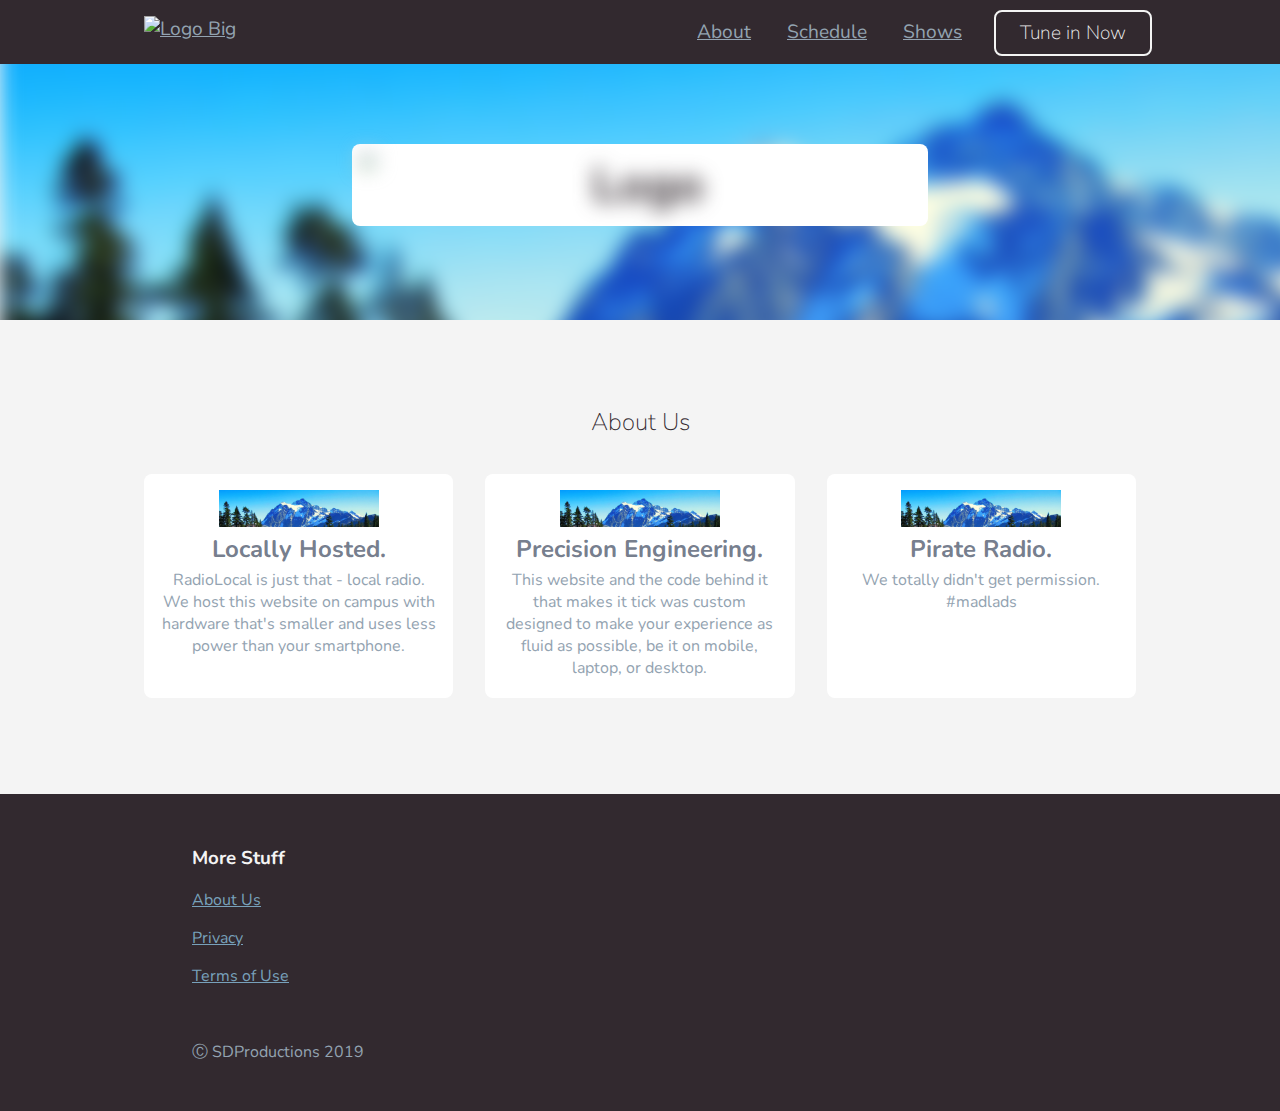
==== data/about.html @ d2208e8b "Dynamic song loading" ====
<!dOcTyPe hTmL>
<html>
<head>
  <title>Radio Local</title>
  <meta charset="UTF-8">
  <meta name="description" content="Quality music and quality commentary - Daily at lunchtime, only on LAHS-Student.">
  <meta name="viewport" content="width=device-width, initial-scale=1">
  <link href="https://fonts.googleapis.com/css?family=Nunito:200,400&display=swap" rel="stylesheet">
  <link rel="stylesheet" type="text/css" href="css/site.css">
  <script src="js/site.js"></script>
</head>
<body onresize="onResize()">
  <header>
    <nav id="nav">
      <a href="/">
      <img id="logo-small" src="media/rlinvertsmall.jpg" alt="Logo Small">
      <img id="logo" src="media/rlinvert.jpg" alt="Logo Big"></a>
      <button id="menu-button" onclick="showMenu()">Menu</button>
      <div id="links">
        <a href="radio"><button>Tune in Now</button></a>
        <a href="about">About</a>
        <a href="#">Schedule</a>
        <a href="#">Shows</a>
      </div>
    </nav>
  </header>
  <div class="block-header">
    <img src="media/banner.jpg" alt="Banner">
    <h1><img src="media/rl.jpg" alt="Logo"></h1>
  </div>
  <br>
  <div class="container">
    <div class="header">
      <h2>About Us</h2>
    </div>
    <section>
      <div class="card">
        <img src="media/banner.jpg" alt="">
        <div class="text">
          <h2>Locally Hosted.</h2>
          <p>RadioLocal is just that - local radio. We host this website on campus with hardware that's smaller and uses less power than your smartphone.</p>
        </div>
      </div>
      <div class="card">
        <img src="media/banner.jpg" alt="">
        <div class="text">
          <h2>Precision Engineering.</h2>
          <p>This website and the code behind it that makes it tick was custom designed to make your experience as fluid as possible, be it on mobile, laptop, or desktop.</p>
        </div>
      </div>
      <div class="card">
        <img src="media/banner.jpg" alt="">
        <div class="text">
          <h2>Pirate Radio.</h2>
          <p>We totally didn't get permission. #madlads</p>
        </div>
      </div>
    </section>
  </div>
  <footer>
    <section>
      <div>
        <h3>More Stuff</h3>
        <p><a href="about">About Us</a></p>
        <p><a href="terms">Privacy</a></p>
        <p><a href="terms">Terms of Use</a></p>
      </div>
    </section>
    <br>
    <p>&#9400; SDProductions 2019</p>
  </footer>
</body>
</html>
---- data/css/site.css ----
html {
  font-family: 'Nunito', sans-serif;
  font-size: 16px;
  scroll-behavior: smooth;
}

body {
  background-color: #f4f4f4;
  margin: 0;
}

nav {
  background-color: #32292f;
  position: absolute;
  top: 0;
  left: 0;
  right: 0;
  height: 4rem;
  padding: 0 2rem;
}

nav img {
  height: 2rem;
  margin: 1rem 0;
}

#logo {
  display: none;
}

nav a {
  color: #93a3b1;
  font-size: 1.2rem;
  padding: 1rem;
  transition-duration: 0.3s;
}

nav a:hover {
  color: #f4f4f4;
}

nav #links {
  display: none;
  flex-direction: column;
  flex: 1 1;
  align-items: center;
}

nav button {
  background-color: #32292f;
  border-color: #f4f4f4;
  color: #f4f4f4;
  float: right;
  margin-left: 1rem;
}

nav button:hover {
  border-color: #78a1bb;
  color: #78a1bb;
}

.block-header {
  position: relative;
  z-index: -1;
  min-width: 100%;
  height: 25rem;
  overflow: hidden;
}

.block-header img {
  filter: blur(10px);
  min-width: 100%;
}

.block-header h1 {
  padding: 0.5rem;
  position: absolute;
  left: 0;
  right: 0;
  top: 40%;
  font-size: 3rem;
  width: 18rem;
  margin: auto;
  text-align: center;
  color: #32292f;
  background-color: #fff;
  border-radius: 0.5rem;
}

.container {
  margin: 0 2rem;
}

br {
  clear: both;
}

a {
  color: #78a1bb;
  text-decoration: underline;
}

button {
  box-shadow: none;
  border: solid 2px;
  border-radius: 0.5rem;
  padding: 0.5rem 1.5rem;
  margin: 0.6rem 0;
  font-family: inherit;
  font-size: 1.2rem;
  font-weight: 100;
  transition-duration: 0.3s;
}

.header {
  display: flexbox;
  margin-top: 4rem;
  position: relative;
}

.header h2 {
  color: #32292f;
  font-size: 1.5rem;
  font-weight: 100;
  text-align: center;
}

.card {
  background-color: #fff;
  border-radius: 0.5rem;
  padding: 1rem 1rem;
  margin-top: 1rem;
}

.card img {
  display: none;
  float: left;
  width: 5rem;
}

.card button {
  background-color: #fff;
  border-color: #78a1bb;
  font-size: 1rem;
}

.card button:hover {
  border-color: #93a3b1;
  color: #78a1bb;
}

.card h2 {
  color: #424d63bb !important;
  margin: 0;
}

.card p {
  margin: 0.2rem 0;
}

.card .text {
  color: #93a3b1;
  margin: 0;
}

.paragraph {
  font-size: 1rem;
  line-height: 2rem;
  padding: 1rem 0.8rem;
  text-align: center;
}

footer {
  background-color: #32292f;
  min-height: 10rem;
  margin-top: 5rem;
  padding: 2rem;
  color: #f4f4f4;
}

footer > p {
  color: #93a3b1;
}

@media screen and (min-width: 400px) {
  .card img {
    display: unset;
  }
  .card .text {
    margin-left: 6rem;
  }
}

@media screen and (min-width: 600px) {
  .block-header {
    height: 20rem;
  }
  .block-header h1 {
    top: 45%;
    width: 35rem;
  }
  .container {
    width: 30rem;
    margin: auto;
  }
  nav {
    padding: 0 3rem;
  }
  footer {
    padding: 2rem 3rem;
  }
}

@media screen and (min-width: 768px) {
  nav #menu-button {
    display: none;
  }
  nav #links {
    display: block;
    line-height: 4rem;
    float: right;
  }
  nav {
    padding: 0 6rem;
  }
  .paragraph {
    font-size: 1.2rem;
    line-height: 2.2rem;
    padding: 2rem 2rem;
  }
}

@media screen and (min-width: 992px) {
  #logo {
    display: unset;
  }
  #logo-small {
    display: none;
  }
  .container {
    width: 80%;
  }
  nav {
    padding: 0 8rem;
  }
  section {
    display: flex;
    flex-wrap: nowrap;
    flex: 1 1;
  }
  .card {
    margin: 1rem;
    width: 100%;
    text-align: center;
  }
  .card img {
    float: unset;
    width: 10rem;
    margin: auto;
  }
  .card .text {
    margin: 0;
  }
  .paragraph {
    padding: 3rem 6rem;
  }
  footer {
    padding: 2rem 15%;
  }
  footer hr {
    margin: 0 15%;
  }
}

@media screen and (min-width: 1600px) {
  .container {
    width: 80rem;
  }
}
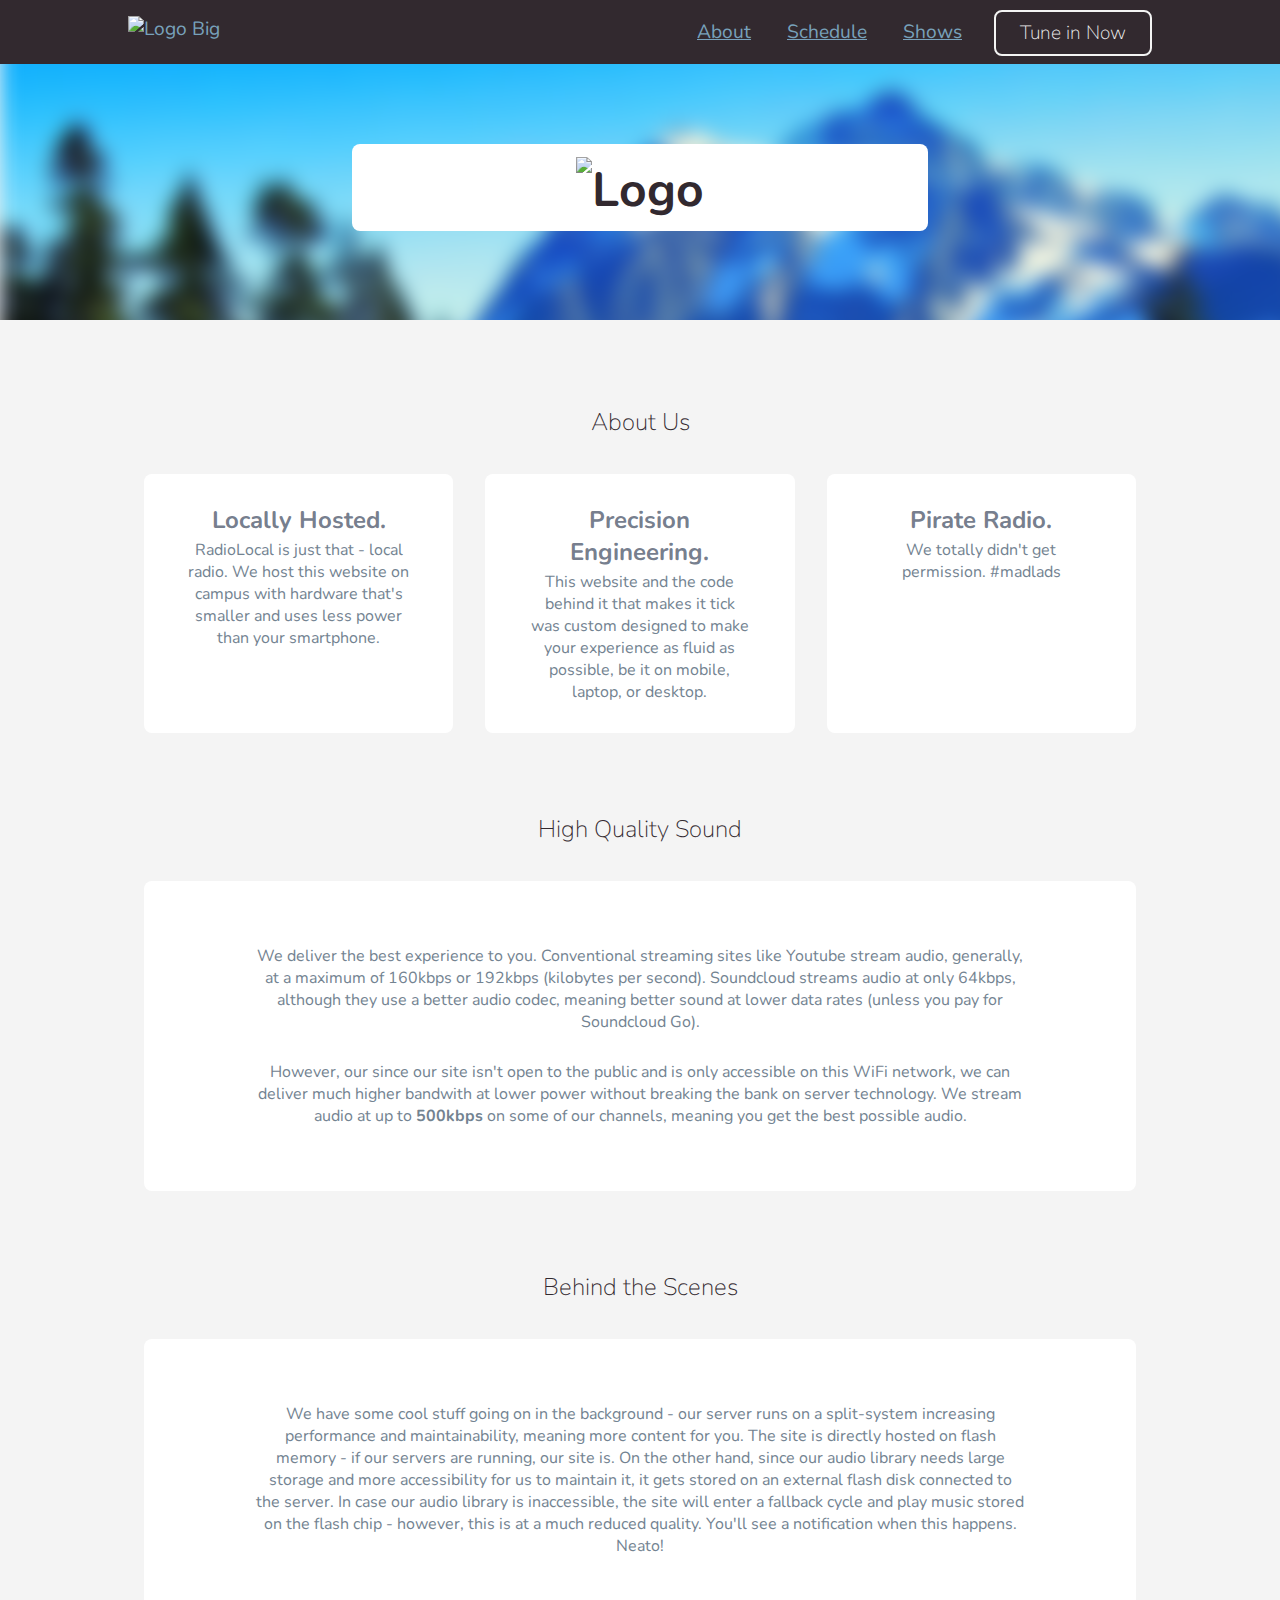
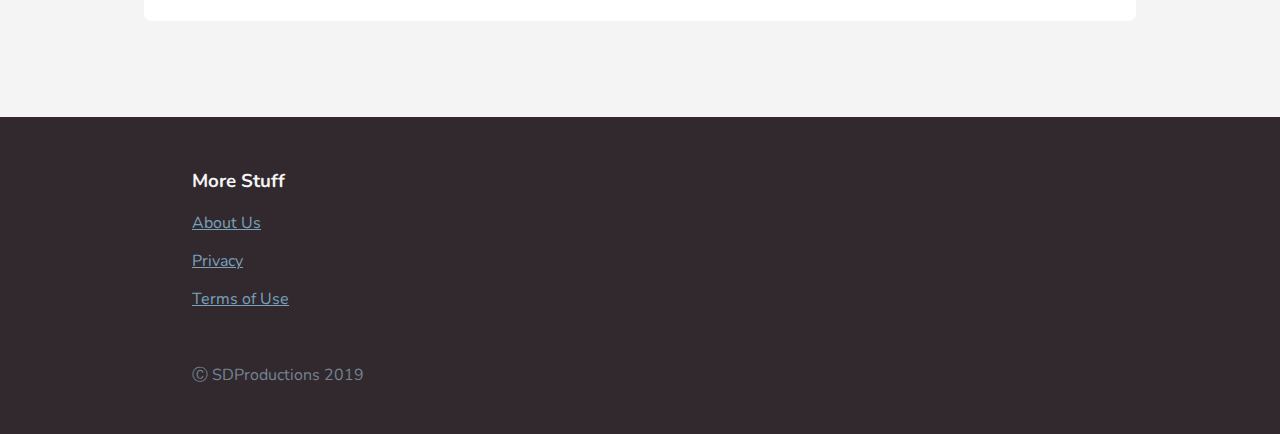
==== commit daaf9c2c: "Reduce request bulk" ====
--- a/data/about.html
+++ b/data/about.html
@@ -7,7 +7,6 @@
   <meta name="viewport" content="width=device-width, initial-scale=1">
   <link href="https://fonts.googleapis.com/css?family=Nunito:200,400&display=swap" rel="stylesheet">
   <link rel="stylesheet" type="text/css" href="css/site.css">
-  <script src="js/site.js"></script>
 </head>
 <body onresize="onResize()">
   <header>
@@ -28,6 +27,7 @@
     <img src="media/banner.jpg" alt="Banner">
     <h1><img src="media/rl.jpg" alt="Logo"></h1>
   </div>
+  <p id="error">Notice: Our audio database is experiencing some issues. We are currently playing a smaller selection of music.</p>
   <br>
   <div class="container">
     <div class="header">
@@ -35,24 +35,43 @@
     </div>
     <section>
       <div class="card">
-        <img src="media/banner.jpg" alt="">
-        <div class="text">
+        <div class="text no-img">
           <h2>Locally Hosted.</h2>
           <p>RadioLocal is just that - local radio. We host this website on campus with hardware that's smaller and uses less power than your smartphone.</p>
         </div>
       </div>
       <div class="card">
-        <img src="media/banner.jpg" alt="">
-        <div class="text">
+        <div class="text no-img">
           <h2>Precision Engineering.</h2>
           <p>This website and the code behind it that makes it tick was custom designed to make your experience as fluid as possible, be it on mobile, laptop, or desktop.</p>
         </div>
       </div>
       <div class="card">
-        <img src="media/banner.jpg" alt="">
-        <div class="text">
+        <div class="text no-img">
           <h2>Pirate Radio.</h2>
           <p>We totally didn't get permission. #madlads</p>
+        </div>
+      </div>
+    </section>
+    <div class="header">
+      <h2>High Quality Sound</h2>
+    </div>
+    <section>
+      <div class="card">
+        <div class="text no-img">
+          <p>We deliver the best experience to you. Conventional streaming sites like Youtube stream audio, generally, at a maximum of 160kbps or 192kbps (kilobytes per second). Soundcloud streams audio at only 64kbps, although they use a better audio codec, meaning better sound at lower data rates (unless you pay for Soundcloud Go).</p>
+          <br>
+          <p>However, our since our site isn't open to the public and is only accessible on this WiFi network, we can deliver much higher bandwith at lower power without breaking the bank on server technology. We stream audio at up to <b>500kbps</b> on some of our channels, meaning you get the best possible audio.</p>
+        </div>
+      </div>
+    </section>
+    <div class="header">
+      <h2>Behind the Scenes</h2>
+    </div>
+    <section>
+      <div class="card">
+        <div class="text no-img">
+          <p>We have some cool stuff going on in the background - our server runs on a split-system increasing performance and maintainability, meaning more content for you. The site is directly hosted on flash memory - if our servers are running, our site is. On the other hand, since our audio library needs large storage and more accessibility for us to maintain it, it gets stored on an external flash disk connected to the server. In case our audio library is inaccessible, the site will enter a fallback cycle and play music stored on the flash chip - however, this is at a much reduced quality. You'll see a notification when this happens. Neato!</p>
         </div>
       </div>
     </section>
--- a/data/css/site.css
+++ b/data/css/site.css
@@ -20,6 +20,7 @@
 }
 
 nav img {
+  float: left;
   height: 2rem;
   margin: 1rem 0;
 }
@@ -29,7 +30,7 @@
 }
 
 nav a {
-  color: #93a3b1;
+  color: #78a1bb;
   font-size: 1.2rem;
   padding: 1rem;
   transition-duration: 0.3s;
@@ -67,9 +68,10 @@
   overflow: hidden;
 }
 
-.block-header img {
+.block-header > img {
   filter: blur(10px);
   min-width: 100%;
+  min-height: 25rem;
 }
 
 .block-header h1 {
@@ -87,6 +89,22 @@
   border-radius: 0.5rem;
 }
 
+.block-header h1 img {
+  display: inline-block;
+  height: 100%;
+  margin: auto;
+  margin-top: 0.1rem;
+  vertical-align: middle;
+}
+
+#error {
+  display: none;
+  background-color: #ddbb00;
+  margin: 0;
+  padding: 0.5rem 0;
+  text-align: center;
+}
+
 .container {
   margin: 0 2rem;
 }
@@ -98,6 +116,11 @@
 a {
   color: #78a1bb;
   text-decoration: underline;
+  transition-duration: 0.3s;
+}
+
+a:hover {
+  color: #32292f;
 }
 
 button {
@@ -144,9 +167,12 @@
   font-size: 1rem;
 }
 
+.card button {
+  width: 70%;
+}
+
 .card button:hover {
-  border-color: #93a3b1;
-  color: #78a1bb;
+  border-color: #32292f;
 }
 
 .card h2 {
@@ -159,15 +185,20 @@
 }
 
 .card .text {
-  color: #93a3b1;
+  color: #738391;
   margin: 0;
 }
 
-.paragraph {
-  font-size: 1rem;
-  line-height: 2rem;
-  padding: 1rem 0.8rem;
-  text-align: center;
+form {
+  position: relative;
+  text-align: left;
+}
+
+form input {
+  position: absolute;
+  left: 5rem;
+  right: 0;
+  width: 60%;
 }
 
 footer {
@@ -179,7 +210,11 @@
 }
 
 footer > p {
-  color: #93a3b1;
+  color: #738391;
+}
+
+footer a:hover {
+  color: #f4f4f4;
 }
 
 @media screen and (min-width: 400px) {
@@ -189,6 +224,12 @@
   .card .text {
     margin-left: 6rem;
   }
+  .no-img {
+    margin: 5% 10% !important;
+  }
+  form input {
+    width: 75%;
+  }
 }
 
 @media screen and (min-width: 600px) {
@@ -205,6 +246,9 @@
   }
   nav {
     padding: 0 3rem;
+  }
+  form input {
+    width: 80%;
   }
   footer {
     padding: 2rem 3rem;
@@ -223,11 +267,6 @@
   nav {
     padding: 0 6rem;
   }
-  .paragraph {
-    font-size: 1.2rem;
-    line-height: 2.2rem;
-    padding: 2rem 2rem;
-  }
 }
 
 @media screen and (min-width: 992px) {
@@ -259,10 +298,7 @@
     margin: auto;
   }
   .card .text {
-    margin: 0;
-  }
-  .paragraph {
-    padding: 3rem 6rem;
+    margin: 5% 10%;
   }
   footer {
     padding: 2rem 15%;
